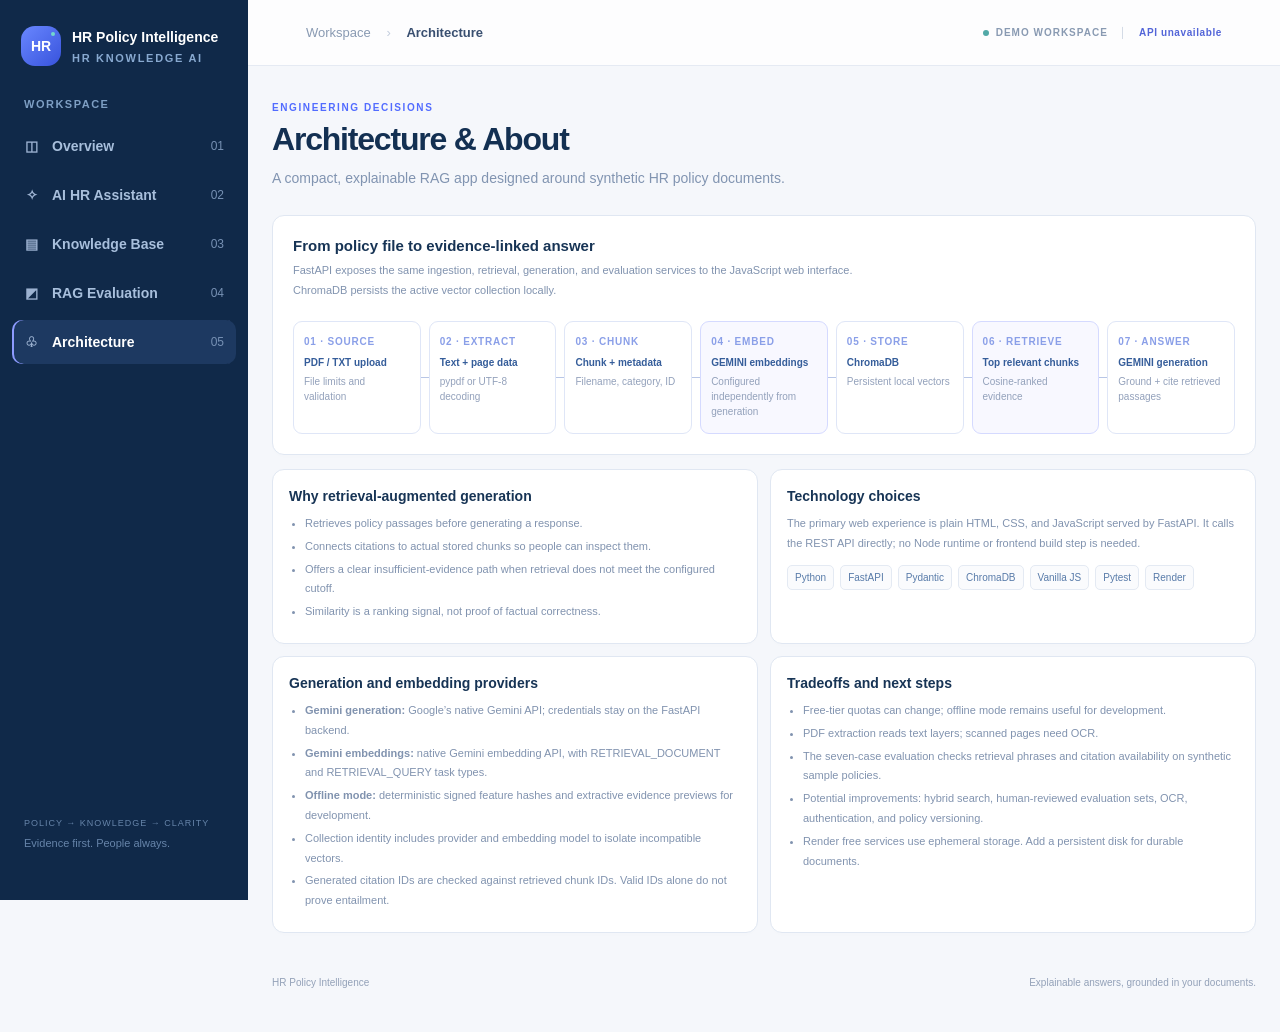
==== static/index.html @ 1100a6b8 "Build HR policy assistant and configure Render deployment" ====
<!doctype html><html lang="en"><head><meta charset="utf-8"><meta name="viewport" content="width=device-width,initial-scale=1"><title>HR Policy Intelligence</title><link rel="stylesheet" href="/static/style.css"></head><body><aside><div class="brand"><b class="logo">HR</b><div><strong>HR Policy Intelligence</strong><small>HR KNOWLEDGE AI</small></div></div><p class="label">WORKSPACE</p><nav id="nav"></nav><div class="sidebar-foot">POLICY → KNOWLEDGE → CLARITY<br><small>Evidence first. People always.</small></div></aside><div class="shell"><header><div>Workspace <span>›</span> <b id="crumb">Architecture</b></div><div class="status"><i></i> DEMO WORKSPACE <span>│</span> <b id="provider">Checking provider…</b></div></header><main id="main"></main><footer>HR Policy Intelligence <span>Explainable answers, grounded in your documents.</span></footer></div><div id="toast" role="status"></div><script src="/static/app.js"></script></body></html>
---- static/style.css ----
:root{font-family:Arial,'Noto Sans Thai',sans-serif;color:#173455;background:#f5f7fb;font-size:14px}*{box-sizing:border-box}body{margin:0}aside{position:fixed;inset:0 auto 0 0;width:248px;background:#102949;color:#a8bfdc;padding:26px 12px;display:flex;flex-direction:column}.brand{display:flex;gap:11px;align-items:center;padding:0 9px;color:#fff;font-size:14px}.logo{display:grid;place-items:center;width:40px;height:40px;border-radius:14px;background:linear-gradient(135deg,#6987ff,#3853dc);position:relative}.logo:after{content:'';position:absolute;width:4px;height:4px;background:#72d7ce;right:6px;top:6px;border-radius:50%}.brand small{display:block;font-size:11px;letter-spacing:1.7px;color:#88a9d0;margin-top:7px;font-weight:bold}.label{font-size:11px;font-weight:bold;letter-spacing:1.5px;color:#7e9fc4;margin:32px 12px 14px}nav a{display:flex;align-items:center;gap:13px;color:inherit;text-decoration:none;padding:14px 12px;margin-bottom:5px;border-radius:10px;font-weight:600}nav a.active{background:#1d3961;color:white;box-shadow:inset 2px 0 #8e9bff}nav em{font-size:12px;font-style:normal;margin-left:auto;color:#7791b4;font-weight:normal}.icon{width:15px;text-align:center;color:#9cb2d1}.sidebar-foot{margin-top:auto;padding:20px 12px;font-size:9px;line-height:2;letter-spacing:1px;color:#6684a9}.sidebar-foot small{letter-spacing:0;font-size:11px}.shell{margin-left:248px}header{height:66px;border-bottom:1px solid #e5eaf3;background:#ffffffcf;display:flex;align-items:center;justify-content:space-between;padding:0 58px;color:#899ab2;font-size:13px}header span{margin:0 12px;color:#c2ccdc}header b{color:#394f70}.status{font-size:10px;font-weight:bold;letter-spacing:1px;display:flex;align-items:center}.status i{height:6px;width:6px;background:#52a9a7;border-radius:50%;margin-right:7px}.status b{color:#5365d8;letter-spacing:.6px}main{max-width:1252px;margin:36px auto 0;padding:0 24px;min-height:calc(100vh - 160px)}.eyebrow{color:#526cff;font-size:10px;letter-spacing:1.6px;font-weight:800}h1{font-size:32px;letter-spacing:-1.2px;margin:8px 0 9px;color:#133052}p.subtitle{font-size:14px;color:#8194b1;margin:0 0 26px;line-height:1.6}.card{background:white;border:1px solid #e0e7f2;border-radius:12px;padding:20px;box-shadow:0 3px 8px #14315b02;margin-bottom:14px}h2{font-size:15px;margin:1px 0 7px}h3{font-size:14px;margin:0 0 10px}.muted,.card p,.card li{font-size:11px;line-height:1.8;color:#8193af}.card p{margin:0 0 11px}.pipeline{display:grid;grid-template-columns:repeat(7,1fr);gap:8px;margin-top:20px}.stage{position:relative;border:1px solid #dfe6f7;border-radius:9px;padding:14px 10px;min-height:98px;font-size:10px}.stage:not(:last-child):after{content:'';position:absolute;right:-9px;top:50%;width:8px;border-top:1px solid #b8c6e6}.stage:nth-child(4),.stage:nth-child(6){background:#f8f8ff;border-color:#d5daff}.stage b{display:block;color:#8a9fe8;font-size:10px;letter-spacing:.8px;margin-bottom:10px}.stage strong{font-size:10px;color:#355d9a;display:block;margin-bottom:6px}.stage span{color:#93a1bb;line-height:1.5;display:block}.grid{display:grid;grid-template-columns:1fr 1fr;gap:12px}.grid .card{margin:0;padding:18px 16px}.card ul{margin:0;padding-left:16px}.card li{margin:3px 0}.tags{display:flex;flex-wrap:wrap;gap:6px}.tags span,.badge{font-size:10px;padding:6px 7px;border:1px solid #e4eaf3;border-radius:5px;color:#587ba9;background:#fafbfd}.actions{display:flex;gap:10px;align-items:center;flex-wrap:wrap;margin:16px 0}button,.button{border:1px solid #dce4f2;border-radius:7px;background:white;color:#30527f;padding:10px 16px;font:inherit;cursor:pointer;text-decoration:none}button.primary{background:#5268ec;color:white;border-color:#5268ec}button:hover{filter:brightness(.96)}button:disabled{opacity:.5;cursor:wait}textarea,input{font:inherit;color:inherit;border:1px solid #dce4f2;border-radius:8px;padding:12px;width:100%;background:#fbfcfe}textarea{min-height:100px;resize:vertical}.answer{white-space:pre-wrap;line-height:1.8;font-size:14px}.evidence{margin-top:12px;padding:12px;background:#f7f9ff;border-radius:8px;font-size:12px;color:#677d9c;white-space:pre-wrap}summary{cursor:pointer;font-weight:bold;margin-bottom:8px}.stats{display:grid;grid-template-columns:repeat(3,1fr);gap:14px}.stat strong{font-size:30px;display:block;margin:12px 0}.document{display:flex;justify-content:space-between;align-items:center;gap:12px;border-bottom:1px solid #edf0f6;padding:16px 0}.document:last-child{border:0}.document small{display:block;margin-top:6px;color:#8193af}footer{max-width:1204px;margin:28px auto;padding:16px 24px;font-size:10px;color:#93a1b8;display:flex;justify-content:space-between}#toast{position:fixed;bottom:24px;right:24px;background:#143052;color:#fff;padding:14px 20px;border-radius:10px;display:none;max-width:400px}.pass{color:#20896c}.fail{color:#bb594f}@media(min-width:1700px){main{margin-top:36px}}@media(max-width:1100px){.pipeline{grid-template-columns:repeat(4,1fr)}header{padding:0 24px}.status{letter-spacing:0}}@media(max-width:760px){aside{position:static;width:auto;padding:16px}.brand{margin-bottom:8px}.label,.sidebar-foot{display:none}nav{display:flex;overflow-x:auto;margin-top:12px}nav a{white-space:nowrap;font-size:11px;padding:10px}nav em{display:none}.shell{margin:0}header{padding:0 18px;height:55px}.status{font-size:8px}.status span{margin:0 4px}main{margin-top:24px;padding:0 16px}.grid,.stats{grid-template-columns:1fr}.pipeline{grid-template-columns:repeat(2,1fr)}h1{font-size:27px}footer span{display:none}}
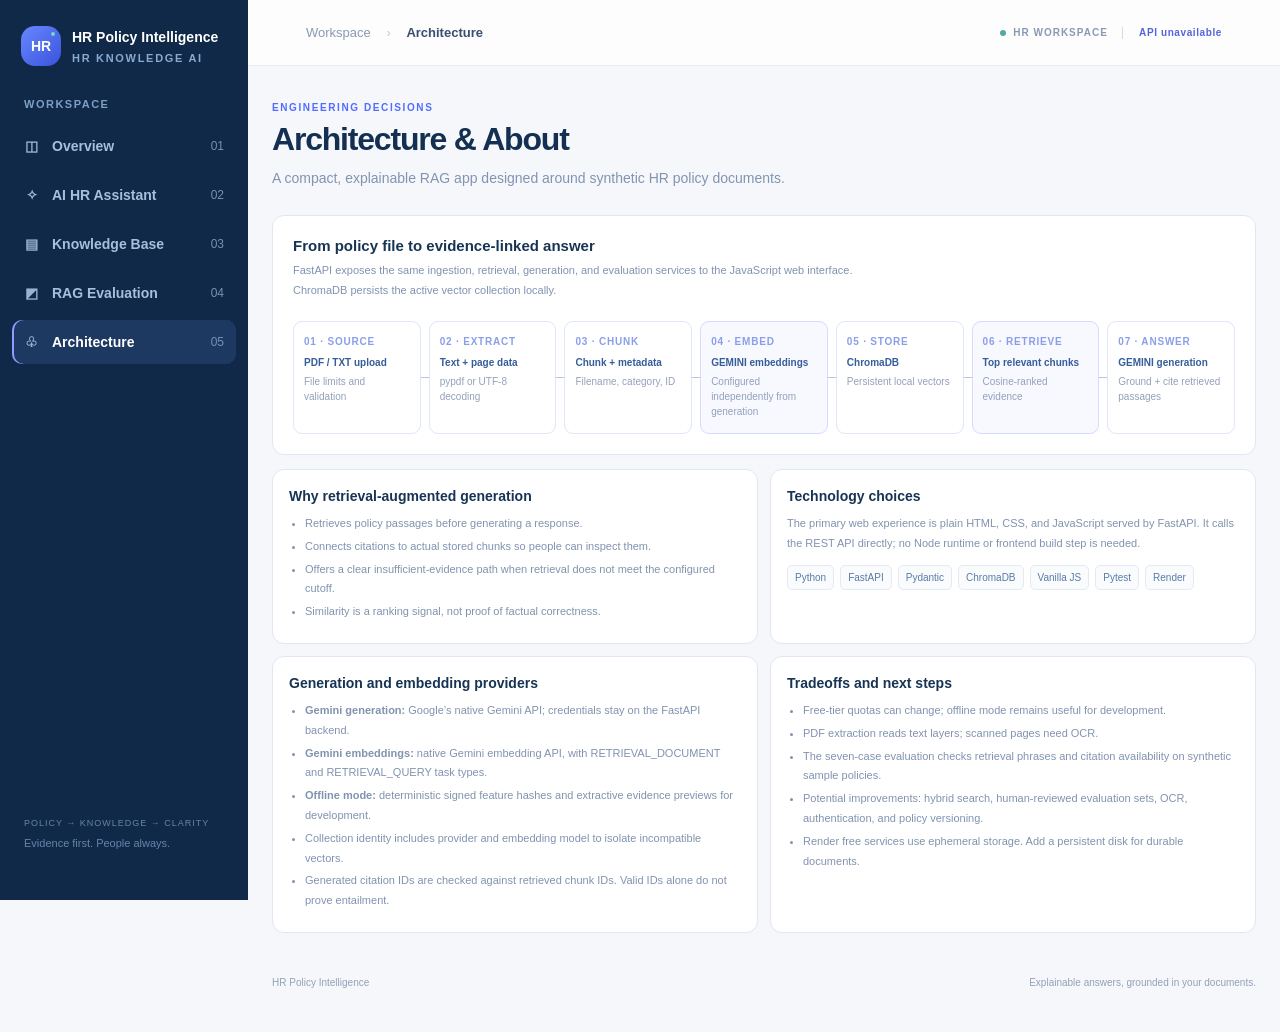
==== commit 8a9c40ff: "Use English provider status and HR Workspace branding" ====
--- a/static/index.html
+++ b/static/index.html
@@ -1 +1 @@
-<!doctype html><html lang="en"><head><meta charset="utf-8"><meta name="viewport" content="width=device-width,initial-scale=1"><title>HR Policy Intelligence</title><link rel="stylesheet" href="/static/style.css"></head><body><aside><div class="brand"><b class="logo">HR</b><div><strong>HR Policy Intelligence</strong><small>HR KNOWLEDGE AI</small></div></div><p class="label">WORKSPACE</p><nav id="nav"></nav><div class="sidebar-foot">POLICY → KNOWLEDGE → CLARITY<br><small>Evidence first. People always.</small></div></aside><div class="shell"><header><div>Workspace <span>›</span> <b id="crumb">Architecture</b></div><div class="status"><i></i> DEMO WORKSPACE <span>│</span> <b id="provider">Checking provider…</b></div></header><main id="main"></main><footer>HR Policy Intelligence <span>Explainable answers, grounded in your documents.</span></footer></div><div id="toast" role="status"></div><script src="/static/app.js"></script></body></html>
+<!doctype html><html lang="en"><head><meta charset="utf-8"><meta name="viewport" content="width=device-width,initial-scale=1"><title>HR Policy Intelligence</title><link rel="stylesheet" href="/static/style.css"></head><body><aside><div class="brand"><b class="logo">HR</b><div><strong>HR Policy Intelligence</strong><small>HR KNOWLEDGE AI</small></div></div><p class="label">WORKSPACE</p><nav id="nav"></nav><div class="sidebar-foot">POLICY → KNOWLEDGE → CLARITY<br><small>Evidence first. People always.</small></div></aside><div class="shell"><header><div>Workspace <span>›</span> <b id="crumb">Architecture</b></div><div class="status"><i></i> HR WORKSPACE <span>│</span> <b id="provider">Checking provider…</b></div></header><main id="main"></main><footer>HR Policy Intelligence <span>Explainable answers, grounded in your documents.</span></footer></div><div id="toast" role="status"></div><script src="/static/app.js"></script></body></html>
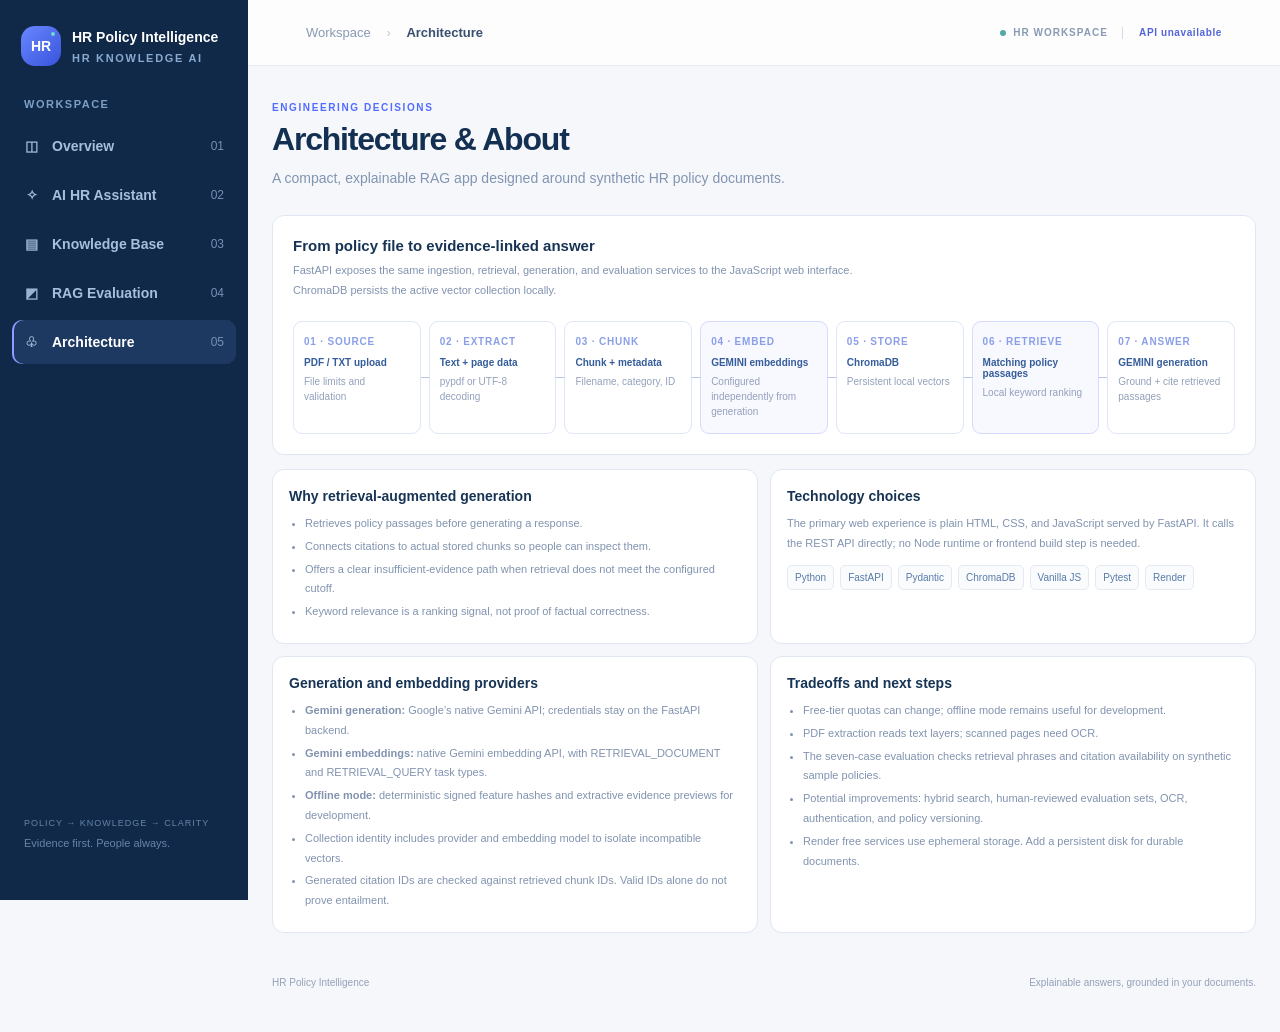
==== commit d132d773: "Refresh cached frontend for summary progress and short references" ====
--- a/static/index.html
+++ b/static/index.html
@@ -1 +1 @@
-<!doctype html><html lang="en"><head><meta charset="utf-8"><meta name="viewport" content="width=device-width,initial-scale=1"><title>HR Policy Intelligence</title><link rel="stylesheet" href="/static/style.css"></head><body><aside><div class="brand"><b class="logo">HR</b><div><strong>HR Policy Intelligence</strong><small>HR KNOWLEDGE AI</small></div></div><p class="label">WORKSPACE</p><nav id="nav"></nav><div class="sidebar-foot">POLICY → KNOWLEDGE → CLARITY<br><small>Evidence first. People always.</small></div></aside><div class="shell"><header><div>Workspace <span>›</span> <b id="crumb">Architecture</b></div><div class="status"><i></i> HR WORKSPACE <span>│</span> <b id="provider">Checking provider…</b></div></header><main id="main"></main><footer>HR Policy Intelligence <span>Explainable answers, grounded in your documents.</span></footer></div><div id="toast" role="status"></div><script src="/static/app.js"></script></body></html>
+<!doctype html><html lang="en"><head><meta charset="utf-8"><meta name="viewport" content="width=device-width,initial-scale=1"><title>HR Policy Intelligence</title><link rel="stylesheet" href="/static/style.css"></head><body><aside><div class="brand"><b class="logo">HR</b><div><strong>HR Policy Intelligence</strong><small>HR KNOWLEDGE AI</small></div></div><p class="label">WORKSPACE</p><nav id="nav"></nav><div class="sidebar-foot">POLICY → KNOWLEDGE → CLARITY<br><small>Evidence first. People always.</small></div></aside><div class="shell"><header><div>Workspace <span>›</span> <b id="crumb">Architecture</b></div><div class="status"><i></i> HR WORKSPACE <span>│</span> <b id="provider">Checking provider…</b></div></header><main id="main"></main><footer>HR Policy Intelligence <span>Explainable answers, grounded in your documents.</span></footer></div><div id="toast" role="status"></div><script src="/static/app.js?v=short-refs-1"></script></body></html>
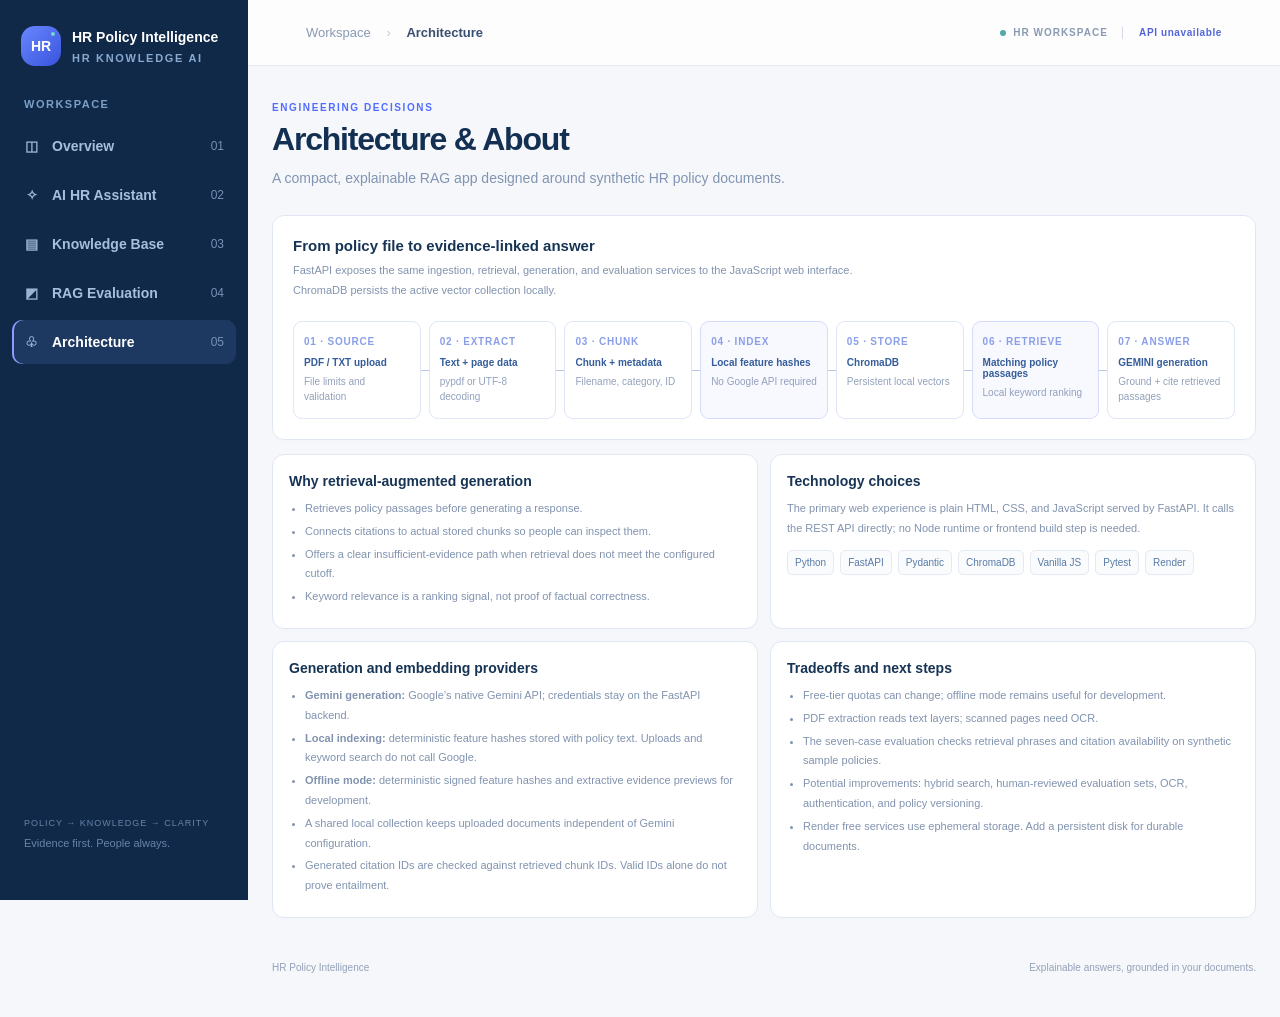
==== commit 02e2fba2: "Refresh policy answer interface and manual selector" ====
--- a/static/index.html
+++ b/static/index.html
@@ -1 +1 @@
-<!doctype html><html lang="en"><head><meta charset="utf-8"><meta name="viewport" content="width=device-width,initial-scale=1"><title>HR Policy Intelligence</title><link rel="stylesheet" href="/static/style.css"></head><body><aside><div class="brand"><b class="logo">HR</b><div><strong>HR Policy Intelligence</strong><small>HR KNOWLEDGE AI</small></div></div><p class="label">WORKSPACE</p><nav id="nav"></nav><div class="sidebar-foot">POLICY → KNOWLEDGE → CLARITY<br><small>Evidence first. People always.</small></div></aside><div class="shell"><header><div>Workspace <span>›</span> <b id="crumb">Architecture</b></div><div class="status"><i></i> HR WORKSPACE <span>│</span> <b id="provider">Checking provider…</b></div></header><main id="main"></main><footer>HR Policy Intelligence <span>Explainable answers, grounded in your documents.</span></footer></div><div id="toast" role="status"></div><script src="/static/app.js?v=short-refs-1"></script></body></html>
+<!doctype html><html lang="en"><head><meta charset="utf-8"><meta name="viewport" content="width=device-width,initial-scale=1"><title>HR Policy Intelligence</title><link rel="stylesheet" href="/static/style.css"></head><body><aside><div class="brand"><b class="logo">HR</b><div><strong>HR Policy Intelligence</strong><small>HR KNOWLEDGE AI</small></div></div><p class="label">WORKSPACE</p><nav id="nav"></nav><div class="sidebar-foot">POLICY → KNOWLEDGE → CLARITY<br><small>Evidence first. People always.</small></div></aside><div class="shell"><header><div>Workspace <span>›</span> <b id="crumb">Architecture</b></div><div class="status"><i></i> HR WORKSPACE <span>│</span> <b id="provider">Checking provider…</b></div></header><main id="main"></main><footer>HR Policy Intelligence <span>Explainable answers, grounded in your documents.</span></footer></div><div id="toast" role="status"></div><script src="/static/app.js?v=policy-details-2"></script></body></html>
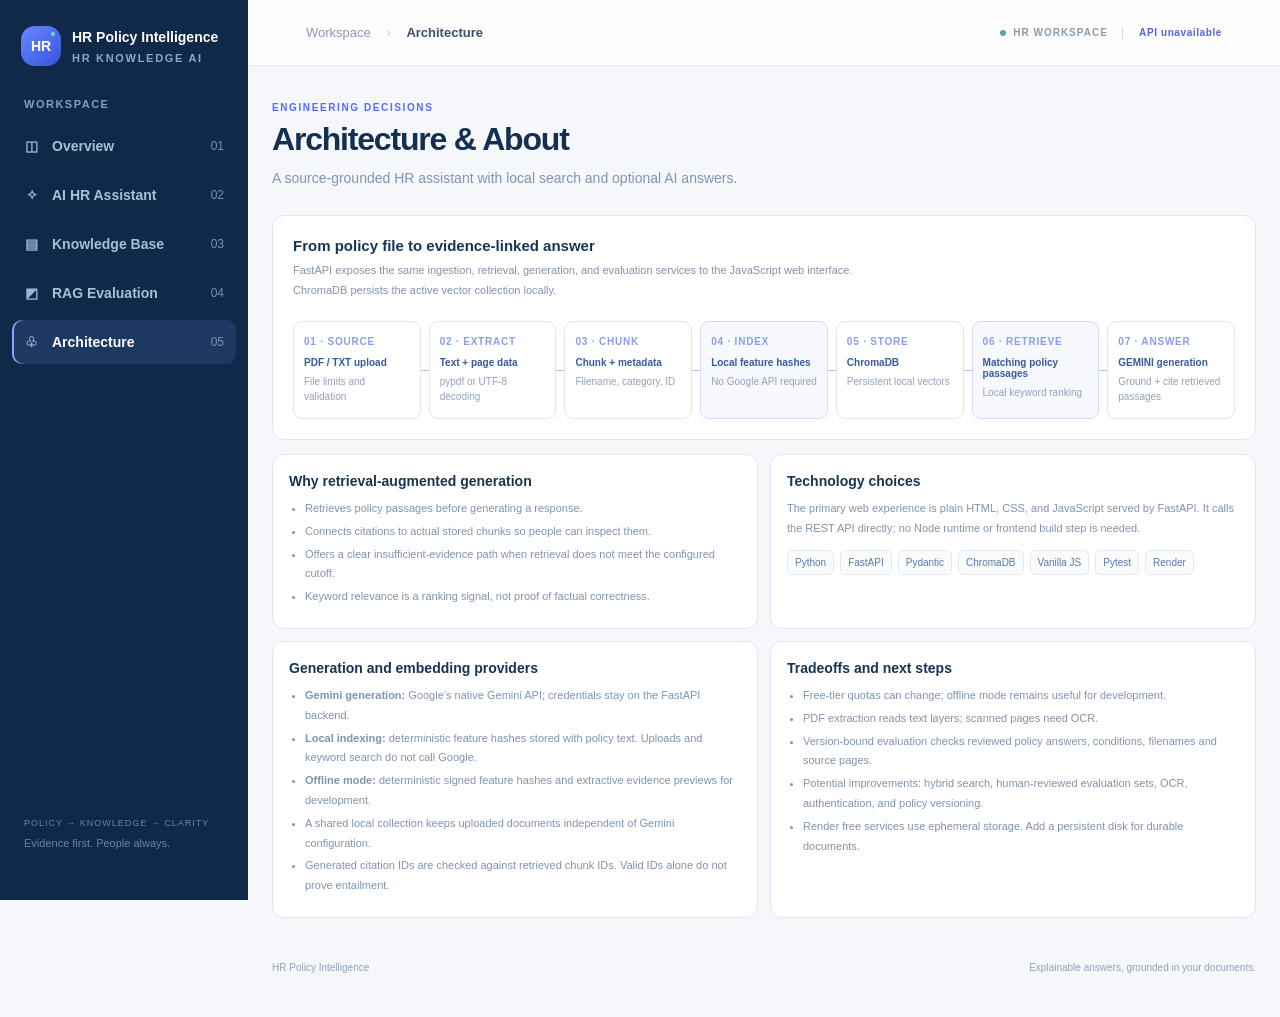
==== commit 1b9bee8b: "Answer English questions from Thai policies and evaluate reviewed manual conditions" ====
--- a/static/index.html
+++ b/static/index.html
@@ -1 +1 @@
-<!doctype html><html lang="en"><head><meta charset="utf-8"><meta name="viewport" content="width=device-width,initial-scale=1"><title>HR Policy Intelligence</title><link rel="stylesheet" href="/static/style.css"></head><body><aside><div class="brand"><b class="logo">HR</b><div><strong>HR Policy Intelligence</strong><small>HR KNOWLEDGE AI</small></div></div><p class="label">WORKSPACE</p><nav id="nav"></nav><div class="sidebar-foot">POLICY → KNOWLEDGE → CLARITY<br><small>Evidence first. People always.</small></div></aside><div class="shell"><header><div>Workspace <span>›</span> <b id="crumb">Architecture</b></div><div class="status"><i></i> HR WORKSPACE <span>│</span> <b id="provider">Checking provider…</b></div></header><main id="main"></main><footer>HR Policy Intelligence <span>Explainable answers, grounded in your documents.</span></footer></div><div id="toast" role="status"></div><script src="/static/app.js?v=policy-details-2"></script></body></html>
+<!doctype html><html lang="en"><head><meta charset="utf-8"><meta name="viewport" content="width=device-width,initial-scale=1"><title>HR Policy Intelligence</title><link rel="stylesheet" href="/static/style.css"></head><body><aside><div class="brand"><b class="logo">HR</b><div><strong>HR Policy Intelligence</strong><small>HR KNOWLEDGE AI</small></div></div><p class="label">WORKSPACE</p><nav id="nav"></nav><div class="sidebar-foot">POLICY → KNOWLEDGE → CLARITY<br><small>Evidence first. People always.</small></div></aside><div class="shell"><header><div>Workspace <span>›</span> <b id="crumb">Architecture</b></div><div class="status"><i></i> HR WORKSPACE <span>│</span> <b id="provider">Checking provider…</b></div></header><main id="main"></main><footer>HR Policy Intelligence <span>Explainable answers, grounded in your documents.</span></footer></div><div id="toast" role="status"></div><script src="/static/app.js?v=bilingual-policy-evaluation-4"></script></body></html>
